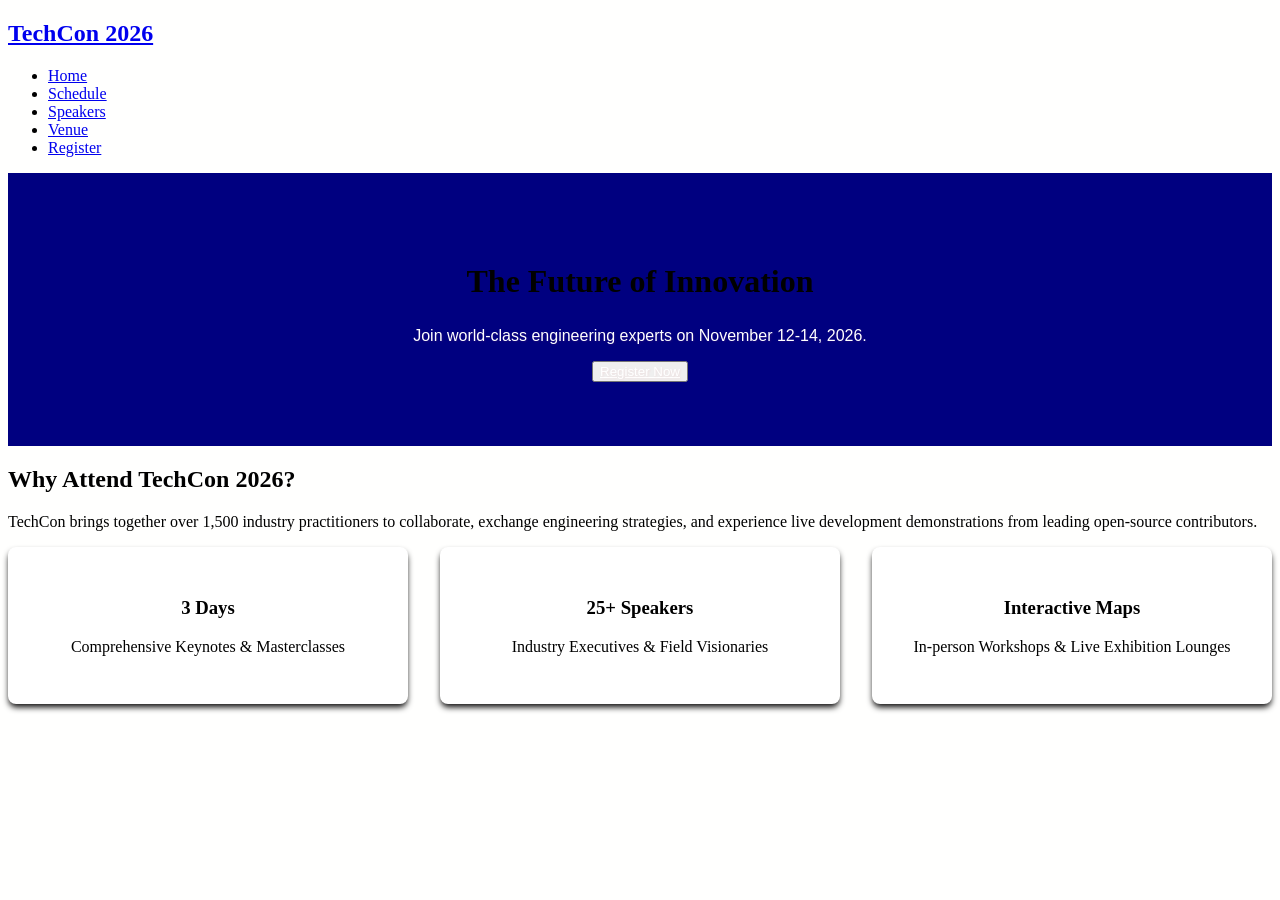
==== index.html @ 0bd1389f "Initial commit" ====
<!doctype html>
<html lang="en">
  <head>
    <meta charset="UTF-8" />
    <meta name="viewport" content="width=device-width, initial-scale=1.0" />
    <link rel="stylesheet" href="style.css" />
    <title>TechCon 2026</title>
    <link rel="icon" href="favicon.ico" />
  </head>
  <body>
    <nav>
      <h2><a href="index.html">TechCon 2026</a></h2>
      <ul>
        <li><a href="index.html">Home</a></li>
        <li><a href="schedule.html">Schedule</a></li>
        <li><a href="speakers.html">Speakers</a></li>
        <li><a href="venue.html">Venue</a></li>
        <li><a href="register.html">Register</a></li>
      </ul>
    </nav>
    <section>
      <h1 style="font-size: 2rem;">The Future of Innovation</h1>
      <p class="tg">Join world-class engineering experts on November 12-14, 2026.</p>
      <button><a href="register.html" class="tg">Register Now</a></button>
    </section>
    <main>
      <h2>Why Attend TechCon 2026?</h2>
      <p>
        TechCon brings together over 1,500 industry practitioners to
        collaborate, exchange engineering strategies, and experience live
        development demonstrations from leading open-source contributors.
      </p>
      <div class="speaker-grid">
        <div class="speaker-card">
          <h3>3 Days</h3>
          <p>Comprehensive Keynotes & Masterclasses</p>
        </div>
        <div class="speaker-card">
          <h3>25+ Speakers</h3>
          <p>Industry Executives & Field Visionaries</p>
        </div>
        <div class="speaker-card">
          <h3>Interactive Maps</h3>
          <p>In-person Workshops & Live Exhibition Lounges</p>
        </div>
    </main>
  </body>
</html>
---- style.css ----
body{
    background-color: rgb(255, 255, 254);
}

section{
    text-align: center;
    background-color: navy;
    padding: 4rem 2rem;
}
.tg {
  color: white;
  font-family: 'Segoe UI', Tahoma, Geneva, Verdana, sans-serif;
  text-shadow: 1px 1px 2px #f352521a;
 
}
.speaker-card {

  background: #ffffff;
  border-radius: 0.5rem;
  overflow: hidden;
  box-shadow: 0 4px 6px -1px rgb(3, 2, 2);
  text-align: center;
  padding: 2rem;
}



.speaker-grid {
  display: grid;
  grid-template-columns: repeat(auto-fit, minmax(280px, 1fr));
  gap: 2rem;
}


#btn {
  display: inline-block;
  background-color: white;
  color: navy;
  padding: 0.75rem 2rem;
  border-radius: 0.375rem;
  text-decoration: none;
  font-weight: 600;
  transition: background 0.3s;
  border: none;
  cursor: pointer;
}


/* Arrange brand and list horizontally */
.navbar {
  display: flex;
  justify-content: space-between;
  align-items: center;
  background-color: white;

}

.navbar ul {
  list-style: none;
  display: flex;
  gap: 1.5rem;
}

.navbar a {
  text-decoration: none;
  color: navy;
  font-weight: 700;
  transition: color 0.3s;
  font-family: 'Segoe UI', Tahoma, Geneva, Verdana, sans-serif;

}
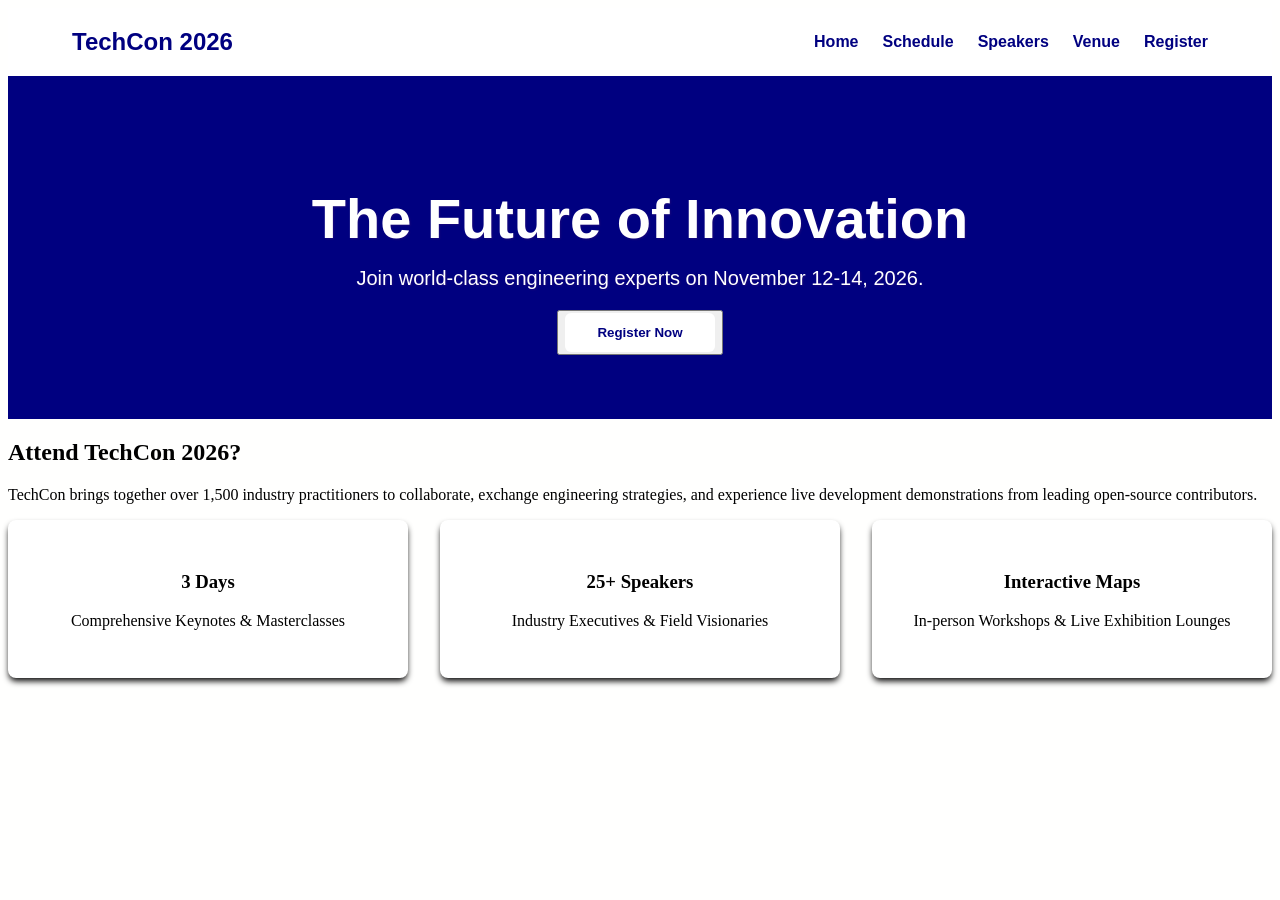
==== commit fa11373b: "." ====
--- a/index.html
+++ b/index.html
@@ -8,8 +8,8 @@
     <link rel="icon" href="favicon.ico" />
   </head>
   <body>
-    <nav>
-      <h2><a href="index.html">TechCon 2026</a></h2>
+    <nav class="navbar">
+      <h2><a href="index.html" id="brand">TechCon 2026</a></h2>
       <ul>
         <li><a href="index.html">Home</a></li>
         <li><a href="schedule.html">Schedule</a></li>
@@ -19,12 +19,12 @@
       </ul>
     </nav>
     <section>
-      <h1 style="font-size: 2rem;">The Future of Innovation</h1>
-      <p class="tg">Join world-class engineering experts on November 12-14, 2026.</p>
-      <button><a href="register.html" class="tg">Register Now</a></button>
+      <h1 class="tg" style="font-size: 3.5rem; margin-bottom: 1rem;">The Future of Innovation</h1>
+      <p class="tg" style ="margin-top: 1rem; font-size: 1.25rem;">Join world-class engineering experts on November 12-14, 2026.</p>
+      <button><a href="register.html" id="btn" >Register Now</a></button>
     </section>
     <main>
-      <h2>Why Attend TechCon 2026?</h2>
+      <h2 id="attend">Attend TechCon 2026?</h2>
       <p>
         TechCon brings together over 1,500 industry practitioners to
         collaborate, exchange engineering strategies, and experience live
@@ -46,3 +46,4 @@
     </main>
   </body>
 </html>
+
--- a/style.css
+++ b/style.css
@@ -52,6 +52,8 @@
   justify-content: space-between;
   align-items: center;
   background-color: white;
+  position: sticky;
+  top: 0;
 
 }
 
@@ -59,6 +61,8 @@
   list-style: none;
   display: flex;
   gap: 1.5rem;
+  margin-right: 4rem;
+
 }
 
 .navbar a {
@@ -67,5 +71,8 @@
   font-weight: 700;
   transition: color 0.3s;
   font-family: 'Segoe UI', Tahoma, Geneva, Verdana, sans-serif;
+}   
 
-}   +#brand {
+  margin-left: 4rem;
+}
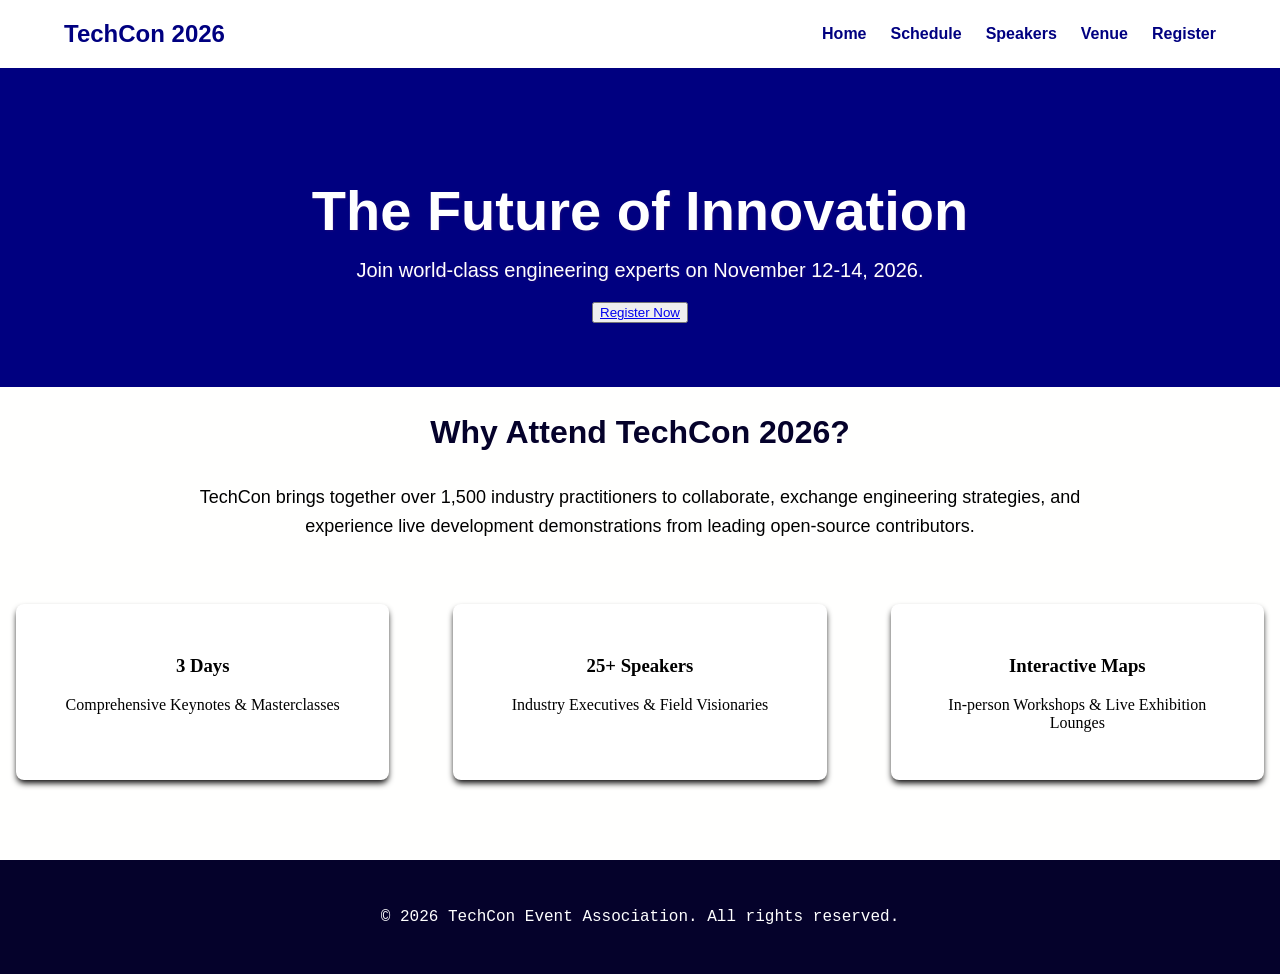
==== commit efe6c9a3: "." ====
--- a/index.html
+++ b/index.html
@@ -24,8 +24,8 @@
       <button><a href="register.html" id="btn" >Register Now</a></button>
     </section>
     <main>
-      <h2 id="attend">Attend TechCon 2026?</h2>
-      <p>
+        <h2 id="attend" >Why Attend TechCon 2026?</h2>
+      <p style="text-align:center; max-width: 900px; margin: 2rem auto 3rem; font-size: 1.125rem; line-height: 1.6; font-family: 'Segoe UI', Tahoma, Geneva, Verdana, sans-serif;">
         TechCon brings together over 1,500 industry practitioners to
         collaborate, exchange engineering strategies, and experience live
         development demonstrations from leading open-source contributors.
@@ -44,6 +44,9 @@
           <p>In-person Workshops & Live Exhibition Lounges</p>
         </div>
     </main>
+    <footer>
+          <p>&copy; 2026 TechCon Event Association. All rights reserved.</p>
+        </footer>
   </body>
 </html>
 
--- a/style.css
+++ b/style.css
@@ -1,5 +1,15 @@
 body{
     background-color: rgb(255, 255, 254);
+    display: flex;
+    flex-direction: column;
+    min-height: 100vh;
+    margin: 0;
+    padding: 0;
+}
+
+*{
+  margin-left: 0;
+  margin-right: 0;
 }
 
 section{
@@ -21,6 +31,8 @@
   box-shadow: 0 4px 6px -1px rgb(3, 2, 2);
   text-align: center;
   padding: 2rem;
+  margin-bottom: 2rem;
+  margin: 1rem;
 }
 
 
@@ -32,17 +44,63 @@
 }
 
 
-#btn {
-  display: inline-block;
-  background-color: white;
-  color: navy;
-  padding: 0.75rem 2rem;
-  border-radius: 0.375rem;
-  text-decoration: none;
-  font-weight: 600;
-  transition: background 0.3s;
+/* Base button styles */
+.glowing-btn {
+  display: inline-flex;
+  justify-content: center;
+  align-items: center;
+  appearance: none;
+  -webkit-appearance: none;
+  -moz-appearance: none;
+  background: linear-gradient(90deg,#00f2fe 0%,#4facfe 50%,#7b61ff 100%);
+  padding: 15px 30px; /* slightly bigger for prominence */
+  font-size: 18px;
+  font-weight: 700;
+  color: #0b1020;
   border: none;
+  border-radius: 12px;
   cursor: pointer;
+  outline: none;
+  position: relative;
+  transition: transform 0.15s ease, box-shadow 0.25s ease, opacity 0.15s ease;
+  box-shadow: 0 6px 20px rgba(79,172,254,0.18), inset 0 -2px 6px rgba(0,0,0,0.08);
+  animation: pulseGlow 2.2s infinite;
+  background-color: navy;
+}
+
+/* Enhances glow and changes colors on hover */
+.glowing-btn:hover {
+  transform: translateY(-3px);
+  color: #041022;
+  box-shadow: 0 10px 40px rgba(79,172,254,0.28), 0 0 30px rgba(123,97,255,0.18);
+  animation: none; /* stop subtle pulse while hovered */
+}
+
+.glowing-btn:focus {
+  box-shadow: 0 0 30px rgba(0,242,254,0.35), 0 8px 30px rgba(79,172,254,0.2);
+}
+
+.glowing-btn:active {
+  transform: translateY(0);
+  opacity: 0.95;
+}
+
+/* Define the continuous glowing animation loop */
+@keyframes pulseGlow {
+  0% {
+    box-shadow: 0 6px 20px rgba(79,172,254,0.12), 0 0 6px rgba(0,242,254,0.06);
+  }
+  50% {
+    box-shadow: 0 10px 30px rgba(79,172,254,0.22), 0 0 18px rgba(123,97,255,0.12);
+  }
+  100% {
+    box-shadow: 0 6px 20px rgba(79,172,254,0.12), 0 0 6px rgba(0,242,254,0.06);
+  }
+}
+
+/* Responsive smaller button */
+@media (max-width: 480px) {
+  .glowing-btn { padding: 12px 20px; font-size: 15px; border-radius: 10px; }
 }
 
 
@@ -75,4 +133,33 @@
 
 #brand {
   margin-left: 4rem;
-}+}
+
+#attend{
+  text-align: center;
+  font-size: 2rem;
+  color: #05022b;
+  font-family: 'Segoe UI', Tahoma, Geneva, Verdana, sans-serif;
+
+}
+
+main {
+  flex: 1;
+}
+
+footer {
+  text-align: center;
+  padding: 2rem;
+  background-color: #05022b;
+  color: #ffffff;
+  margin-top: 4rem;
+  margin-left: 0;
+  margin-right: 0;
+  margin-bottom: 0;
+  font-family: 'Courier New', Courier, monospace
+}
+
+.nav-links a:hover, .nav-links a.active {
+  color:rgb(102, 102, 250)
+}
+
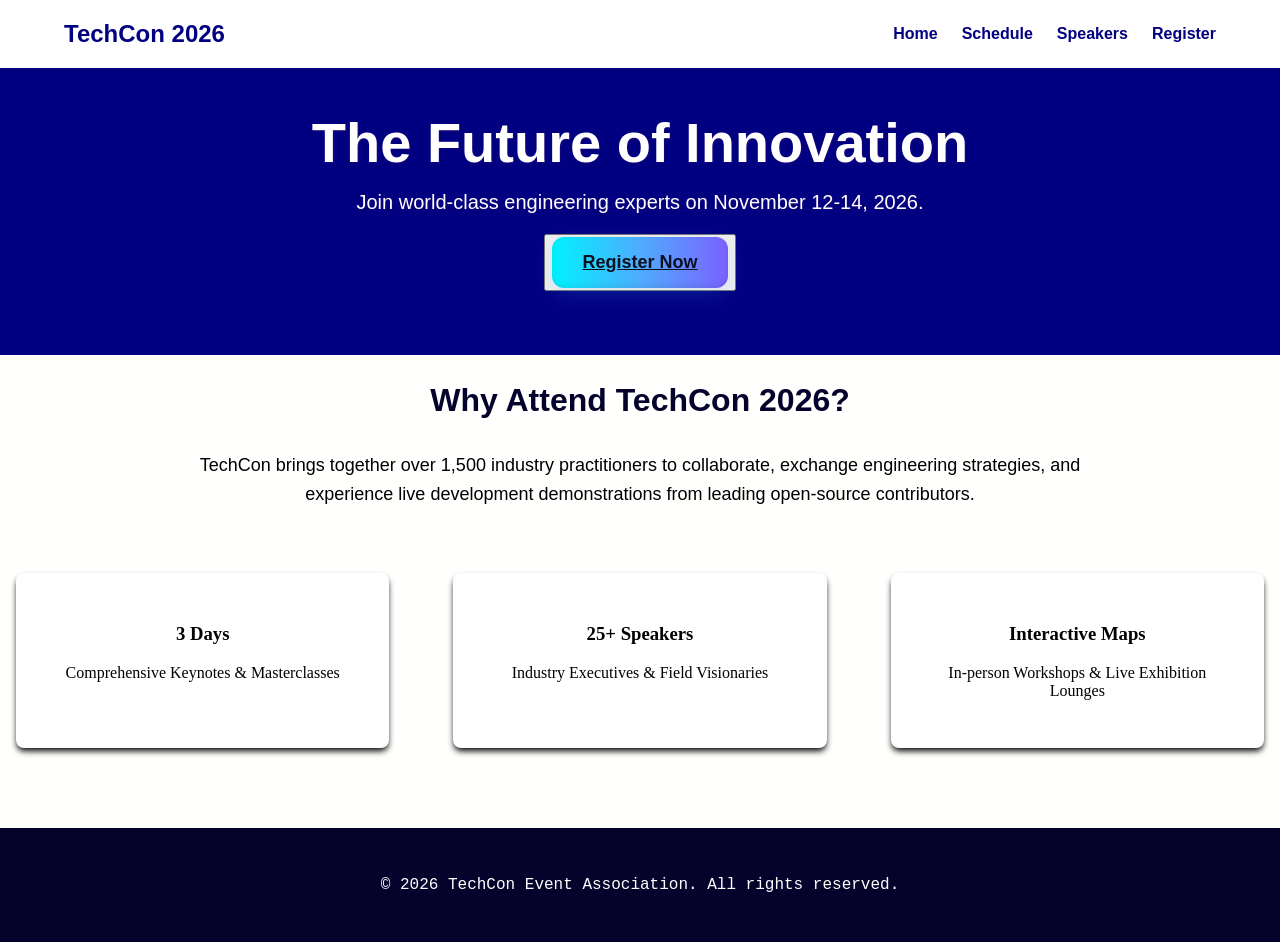
==== commit 2e87da23: "," ====
--- a/index.html
+++ b/index.html
@@ -9,19 +9,18 @@
   </head>
   <body>
     <nav class="navbar">
-      <h2><a href="index.html" id="brand">TechCon 2026</a></h2>
-      <ul>
+      <h2><a href="index.html" class="brand">TechCon 2026</a></h2>
+      <ul class="nav-links">
         <li><a href="index.html">Home</a></li>
         <li><a href="schedule.html">Schedule</a></li>
         <li><a href="speakers.html">Speakers</a></li>
-        <li><a href="venue.html">Venue</a></li>
         <li><a href="register.html">Register</a></li>
       </ul>
     </nav>
     <section>
       <h1 class="tg" style="font-size: 3.5rem; margin-bottom: 1rem;">The Future of Innovation</h1>
       <p class="tg" style ="margin-top: 1rem; font-size: 1.25rem;">Join world-class engineering experts on November 12-14, 2026.</p>
-      <button><a href="register.html" id="btn" >Register Now</a></button>
+      <button><a href="register.html" class="glowing-btn" >Register Now</a></button>
     </section>
     <main>
         <h2 id="attend" >Why Attend TechCon 2026?</h2>
--- a/style.css
+++ b/style.css
@@ -65,7 +65,6 @@
   transition: transform 0.15s ease, box-shadow 0.25s ease, opacity 0.15s ease;
   box-shadow: 0 6px 20px rgba(79,172,254,0.18), inset 0 -2px 6px rgba(0,0,0,0.08);
   animation: pulseGlow 2.2s infinite;
-  background-color: navy;
 }
 
 /* Enhances glow and changes colors on hover */
@@ -110,8 +109,10 @@
   justify-content: space-between;
   align-items: center;
   background-color: white;
-  position: sticky;
+  position: fixed;
   top: 0;
+  width: 100%;
+  z-index: 1000;
 
 }
 
@@ -131,7 +132,7 @@
   font-family: 'Segoe UI', Tahoma, Geneva, Verdana, sans-serif;
 }   
 
-#brand {
+.brand {
   margin-left: 4rem;
 }
 
